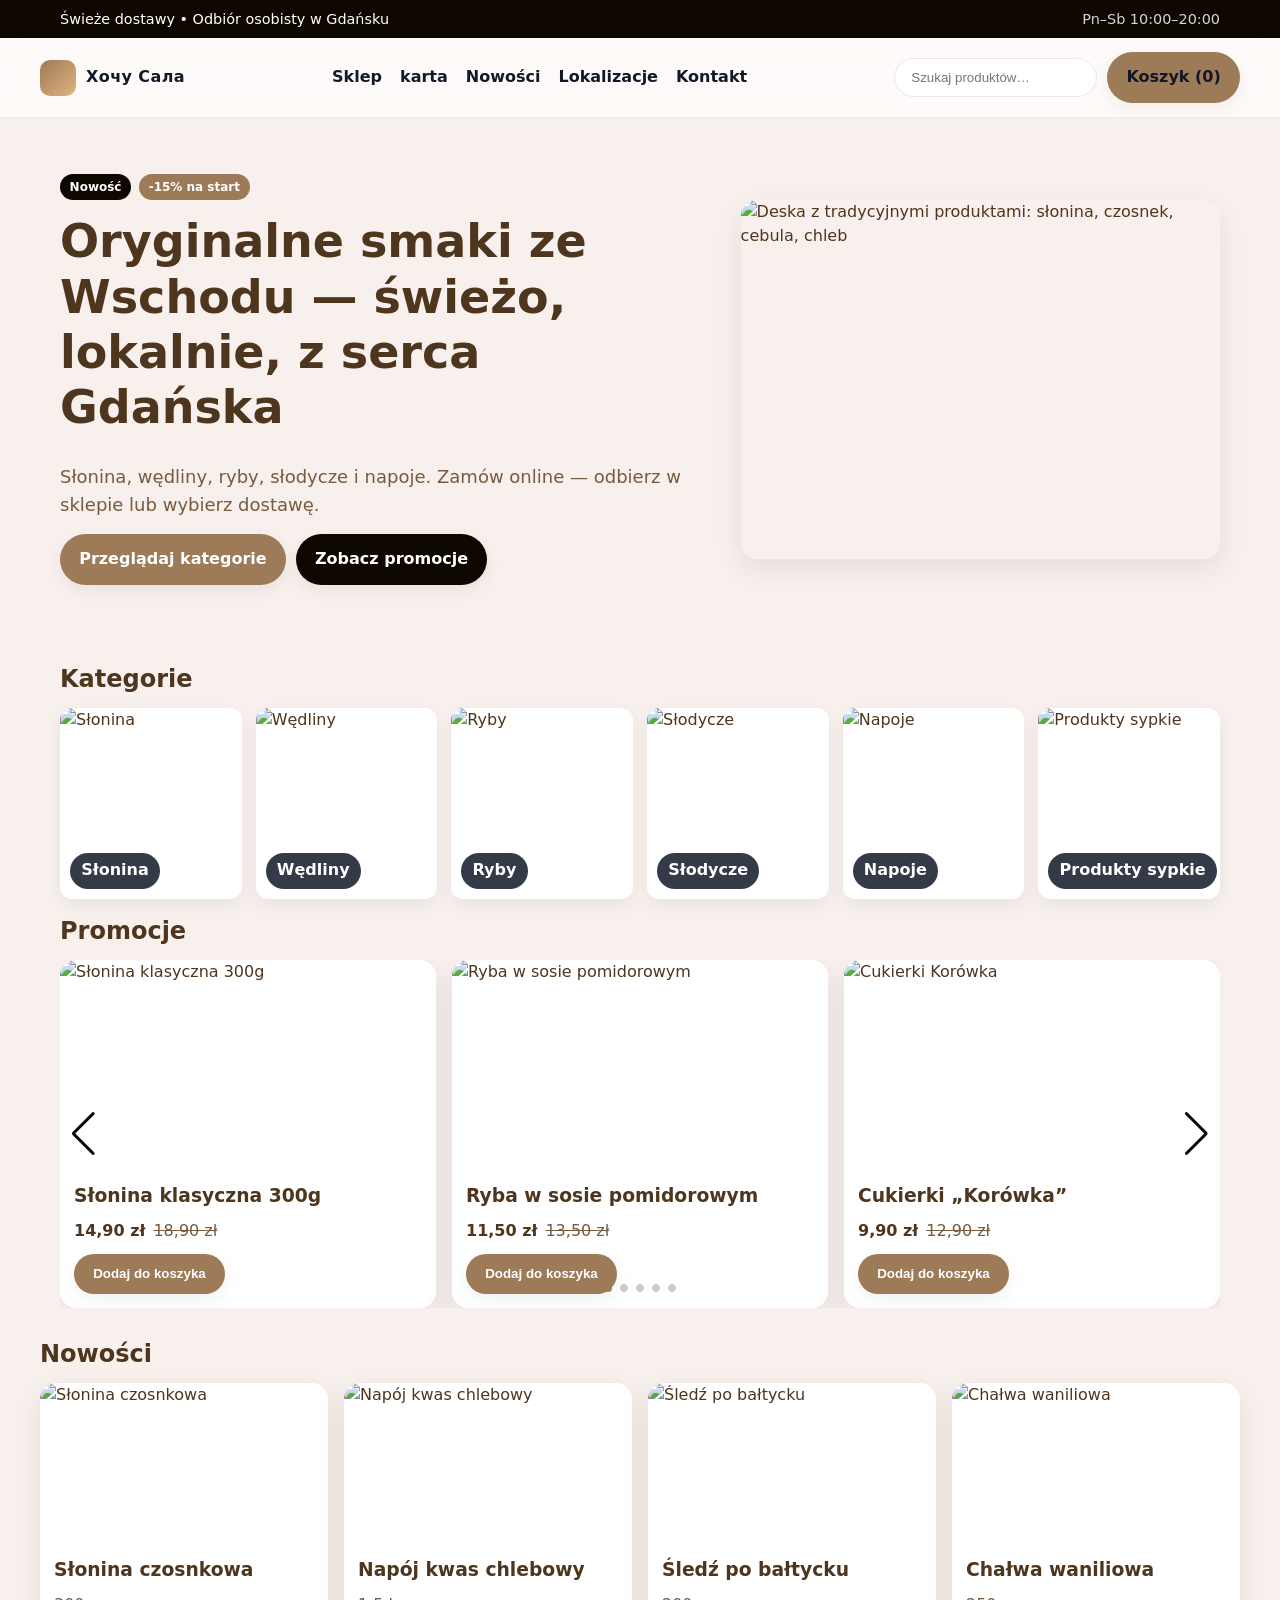
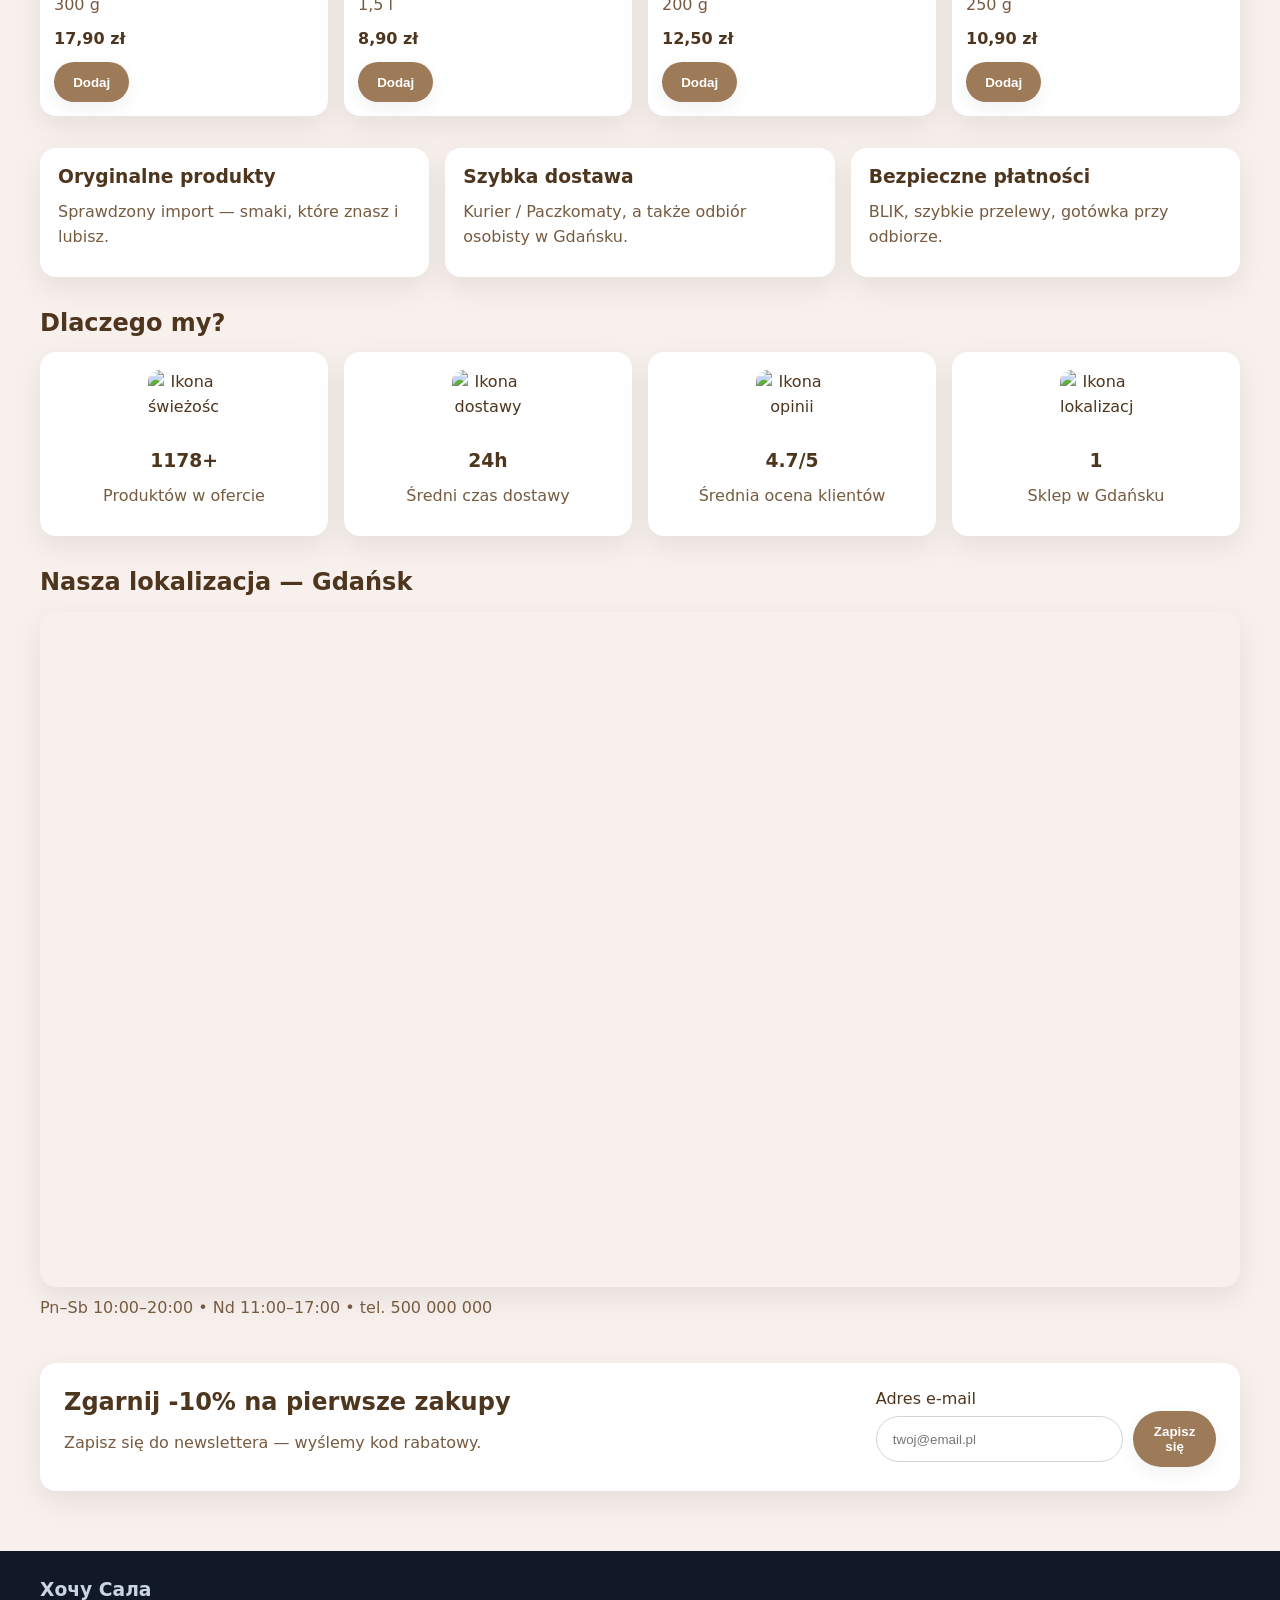
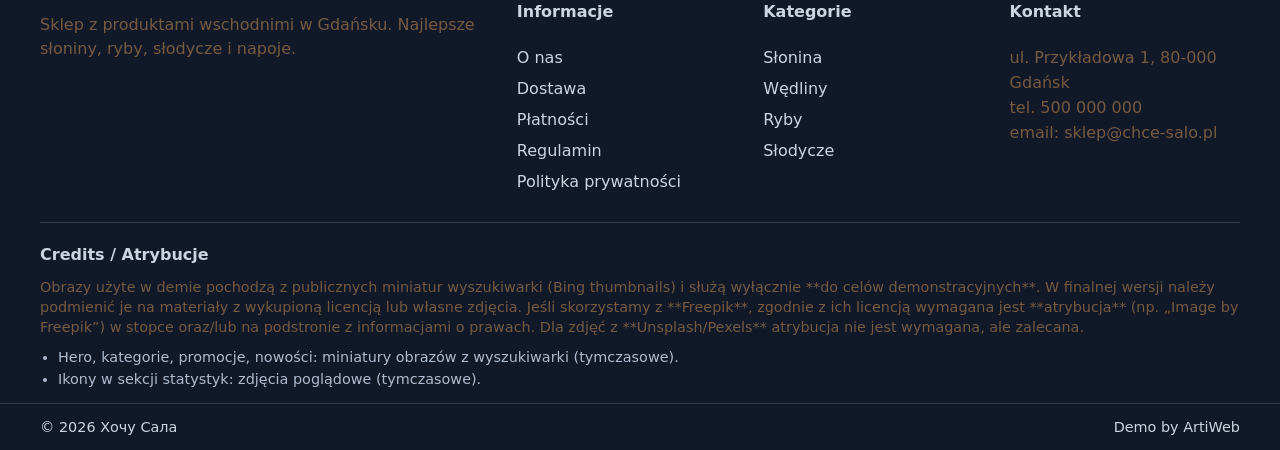
==== index.html @ 2daa7608 "first commit" ====
<!doctype html>
<html lang="pl">

<head>
  <meta charset="utf-8" />
  <meta name="viewport" content="width=device-width, initial-scale=1" />
  <title>Хочу Сала — Sklep z produktami wschodnimi (DEMO)</title>
  <meta name="description"
    content="DEMO strony głównej sklepu Хочу Сала — kategorie, promocje, nowości, lokalizacje, newsletter." />

  <!-- Swiper (CDN) -->
  <link rel="stylesheet" href="https://unpkg.com/swiper@9/swiper-bundle.min.css" />
  <link rel="stylesheet" href="./index.css">

</head>

<body class="theme-rustic">
  <a class="skip" href="#main"
    style="position:absolute;left:-9999px;top:auto;width:1px;height:1px;overflow:hidden">Pomiń do treści</a>

  <!-- Top bar -->
  <div class="topbar">
    <div class="container">
      <div>Świeże dostawy • Odbiór osobisty w Gdańsku</div>
      <div class="muted" style="color:#d1d5db">Pn–Sb 10:00–20:00</div>
    </div>
  </div>

  <!-- Header/Nav -->
  <header class="site">
    <div class="container nav" role="navigation" aria-label="Główna nawigacja">
      <a class="brand" href="/">
        <span class="logo" aria-hidden="true"></span>
        <span>Хочу Сала</span>
      </a>
      <nav aria-label="Menu">
        <ul>
          <li><a href="./sklep.html">Sklep</a></li>
          <li><a href="./karta.html">karta</a></li>
          <li><a href="#nowosci">Nowości</a></li>
          <li><a href="#lokalizacje">Lokalizacje</a></li>
          <li><a href="#kontakt">Kontakt</a></li>
        </ul>
      </nav>
      <div class="actions">
        <div class="search" role="search">

          <input id="q" type="search" placeholder="Szukaj produktów…" />
        </div>
        <a class="btn" href="#">Koszyk (0)</a>
      </div>
    </div>
  </header>

  <main id="main">
    <!-- Hero -->
    <section class="hero">
      <div class="container wrap">
        <div>
          <div class="tagline">
            <span class="badge">Nowość</span>
            <span class="badge" style="background: var(--color-primary)">-15% na start</span>
          </div>
          <h1>Oryginalne smaki ze Wschodu — świeżo, lokalnie, z serca Gdańska</h1>
          <p class="lead">Słonina, wędliny, ryby, słodycze i napoje. Zamów online — odbierz w sklepie lub wybierz
            dostawę.</p>
          <div style="display:flex;gap:10px;margin-top:16px">
            <a class="btn" href="#kategorie">Przeglądaj kategorie</a>
            <a class="btn secondary" href="#promocje">Zobacz promocje</a>
          </div>
        </div>
        <div class="media" aria-hidden="true">
          <!-- obraz hero (zewnętrzny) -->
          <img src="https://tse1.mm.bing.net/th/id/OIP.mExJshzyheHO22YQdxoDQwHaD2?pid=Api"
            alt="Deska z tradycyjnymi produktami: słonina, czosnek, cebula, chleb" />
        </div>
      </div>
    </section>

    <!-- Kategorie -->
    <section id="kategorie" class="cats">
      <div class="container">
        <h2>Kategorie</h2>
        <div class="grid" role="list">
          <article class="cat" role="listitem">
            <img data-img="cat_slonina" alt="Słonina" />
            <div class="label">Słonina</div>
          </article>
          <article class="cat" role="listitem">
            <img data-img="cat_wedliny" alt="Wędliny" />
            <div class="label">Wędliny</div>
          </article>
          <article class="cat" role="listitem">
            <img data-img="cat_ryby" alt="Ryby " />
            <div class="label">Ryby </div>
          </article>
          <article class="cat" role="listitem">
            <img data-img="cat_slodycze" alt="Słodycze" />
            <div class="label">Słodycze</div>
          </article>
          <article class="cat" role="listitem">
            <img data-img="cat_napoje" alt="Napoje" />
            <div class="label">Napoje</div>
          </article>
          <article class="cat" role="listitem">
            <img data-img="cat_sypkie" alt="Produkty sypkie" />
            <div class="label">Produkty sypkie</div>
          </article>
        </div>
      </div>
    </section>

    <!-- Promocje (Swiper) -->
    <section id="promocje" class="carousel">
      <div class="container">
        <h2>Promocje</h2>
        <div class="swiper" id="promo-swiper" aria-label="Karuzela promocji">
          <div class="swiper-wrapper">
            <div class="swiper-slide">
              <article class="card">
                <img class="img" data-img="prod_boczek" alt="Słonina klasyczna 300g" />
                <div class="body">
                  <h3>Słonina klasyczna 300g</h3>
                  <p><span class="price">14,90 zł</span><span class="old">18,90 zł</span></p>
                  <button class="btn">Dodaj do koszyka</button>
                </div>
              </article>
            </div>
            <div class="swiper-slide">
              <article class="card">
                <img class="img" data-img="prod_kielbasa" alt="Ryba w sosie pomidorowym" />
                <div class="body">
                  <h3>Ryba w sosie pomidorowym</h3>
                  <p><span class="price">11,50 zł</span><span class="old">13,50 zł</span></p>
                  <button class="btn">Dodaj do koszyka</button>
                </div>
              </article>
            </div>
            <div class="swiper-slide">
              <article class="card">
                <img class="img" data-img="prod_halva" alt="Cukierki Korówka" />
                <div class="body">
                  <h3>Cukierki „Korówka”</h3>
                  <p><span class="price">9,90 zł</span><span class="old">12,90 zł</span></p>
                  <button class="btn">Dodaj do koszyka</button>
                </div>
              </article>
            </div>
            <div class="swiper-slide">
              <article class="card">
                <img class="img" data-img="prod_kielbasa" alt="Ryba w sosie pomidorowym" />
                <div class="body">
                  <h3>Ryba w sosie pomidorowym</h3>
                  <p><span class="price">11,50 zł</span><span class="old">13,50 zł</span></p>
                  <button class="btn">Dodaj do koszyka</button>
                </div>
              </article>
            </div>
            <div class="swiper-slide">
              <article class="card">
                <img class="img" data-img="prod_boczek" alt="Słonina klasyczna 300g" />
                <div class="body">
                  <h3>Słonina klasyczna 300g</h3>
                  <p><span class="price">14,90 zł</span><span class="old">18,90 zł</span></p>
                  <button class="btn">Dodaj do koszyka</button>
                </div>
              </article>
            </div>
          </div>
          <div class="swiper-button-prev" aria-label="Poprzednie"></div>
          <div class="swiper-button-next" aria-label="Następne"></div>
          <div class="swiper-pagination"></div>
        </div>
      </div>
    </section>

    <!-- Nowości (siatka) -->
    <section id="nowosci" class="container" style="padding:8px 0 24px">
      <h2>Nowości</h2>
      <div class="grid4">
        <article class="card">
          <img class="img" src="https://tse2.mm.bing.net/th/id/OIP.3KkNzr1c8oUe8hYgL9pK2wHaE8?pid=Api"
            alt="Słonina czosnkowa" />
          <div class="body">
            <h3>Słonina czosnkowa</h3>
            <p class="muted">300 g</p>
            <p class="price">17,90 zł</p><button class="btn">Dodaj</button>
          </div>
        </article>
        <article class="card">
          <img class="img" src="https://tse3.mm.bing.net/th/id/OIP.Q1t8r5cK1m3bC9B6ZP7AkgHaE8?pid=Api"
            alt="Napój kwas chlebowy" />
          <div class="body">
            <h3>Napój kwas chlebowy</h3>
            <p class="muted">1,5 l</p>
            <p class="price">8,90 zł</p><button class="btn">Dodaj</button>
          </div>
        </article>
        <article class="card">
          <img class="img" src="https://tse1.mm.bing.net/th/id/OIP.h1k1rP8Wl2p3Y4Z5a6B7cQHaE8?pid=Api"
            alt="Śledź po bałtycku" />
          <div class="body">
            <h3>Śledź po bałtycku</h3>
            <p class="muted">200 g</p>
            <p class="price">12,50 zł</p><button class="btn">Dodaj</button>
          </div>
        </article>
        <article class="card">
          <img class="img" src="https://tse2.mm.bing.net/th/id/OIP.YkJm3Yp2b7lN2ZkUuHcQ8wHaE8?pid=Api"
            alt="Chałwa waniliowa" />
          <div class="body">
            <h3>Chałwa waniliowa</h3>
            <p class="muted">250 g</p>
            <p class="price">10,90 zł</p><button class="btn">Dodaj</button>
          </div>
        </article>
      </div>
    </section>

    <!-- USP -->
    <section class="container" style="padding:8px 0 24px">
      <div class="usps">
        <div class="surface usp">
          <h3>Oryginalne produkty</h3>
          <p class="muted">Sprawdzony import — smaki, które znasz i lubisz.</p>
        </div>
        <div class="surface usp">
          <h3>Szybka dostawa</h3>
          <p class="muted">Kurier / Paczkomaty, a także odbiór osobisty w Gdańsku.</p>
        </div>
        <div class="surface usp">
          <h3>Bezpieczne płatności</h3>
          <p class="muted">BLIK, szybkie przelewy, gotówka przy odbiorze.</p>
        </div>
      </div>
    </section>

    <!-- Statystyki / Licznik -->
    <section id="statystyki" class="container" style="padding:8px 0 24px">
      <h2>Dlaczego my?</h2>
      <div class="grid4">
        <article class="surface usp" style="text-align:center">
          <img class="img" src="https://tse2.mm.bing.net/th/id/OIP.gf4q2b8y6t3aQZzbV9u5SgHaE8?pid=Api"
            alt="Ikona świeżości"
            style="width:72px;margin:0 auto 8px;aspect-ratio:1/1;object-fit:cover;border-radius:12px" />
          <h3><span class="counter" data-target="1200">0</span>+</h3>
          <p class="muted">Produktów w ofercie</p>
        </article>
        <article class="surface usp" style="text-align:center">
          <img class="img" src="https://tse1.mm.bing.net/th/id/OIP.n0cZ-8XrO9m2aV8r1mZ5PwHaE7?pid=Api"
            alt="Ikona dostawy"
            style="width:72px;margin:0 auto 8px;aspect-ratio:1/1;object-fit:cover;border-radius:12px" />
          <h3><span class="counter" data-target="24">0</span>h</h3>
          <p class="muted">Średni czas dostawy</p>
        </article>
        <article class="surface usp" style="text-align:center">
          <img class="img" src="https://tse4.mm.bing.net/th/id/OIP._I3B3oHqfE7G8a7Yb7aZpgHaE8?pid=Api"
            alt="Ikona opinii"
            style="width:72px;margin:0 auto 8px;aspect-ratio:1/1;object-fit:cover;border-radius:12px" />
          <h3><span class="counter" data-target="4.8">0</span>/5</h3>
          <p class="muted">Średnia ocena klientów</p>
        </article>
        <article class="surface usp" style="text-align:center">
          <img class="img" src="https://tse2.mm.bing.net/th/id/OIP.Qb1Wwqv6m2b5v7R8g3k4lAHaE8?pid=Api"
            alt="Ikona lokalizacji"
            style="width:72px;margin:0 auto 8px;aspect-ratio:1/1;object-fit:cover;border-radius:12px" />
          <h3><span class="counter" data-target="1">0</span></h3>
          <p class="muted">Sklep w Gdańsku</p>
        </article>
      </div>
    </section>

    <!-- Lokalizacje -->
    <section id="lokalizacje" class="container locations" style="padding:8px 0 24px">
      <h2>Nasza lokalizacja — Gdańsk</h2>
      <div class="map">
        <!-- Google Maps iframe (przykładowy punkt w Gdańsku) -->
        <iframe title="Mapa sklepu Gdańsk"
          src="https://www.google.com/maps/embed?pb=!1m18!1m12!1m3!1d9324.9699971333!2d18.6466358!3d54.3520258!2m3!1f0!2f0!3f0!3m2!1i1024!2i768!4f13.1!3m3!1m2!1s0x46fd733b0df7e0af%3A0x3c1e0d6c1e0d1c4!2sGda%C5%84sk%20Old%20Town!5e0!3m2!1spl!2spl!4v1700000000000"
          width="100%" height="100%" style="border:0;" allowfullscreen="" loading="lazy"
          referrerpolicy="no-referrer-when-downgrade"></iframe>
      </div>
      <p class="muted" style="margin-top:.6rem">Pn–Sb 10:00–20:00 • Nd 11:00–17:00 • tel. 500 000 000</p>
    </section>

    <!-- Newsletter -->
    <section class="newsletter container" style="padding:8px 0 24px">
      <div class="surface box">
        <div>
          <h2>Zgarnij -10% na pierwsze zakupy</h2>
          <p class="muted">Zapisz się do newslettera — wyślemy kod rabatowy.</p>
        </div>
        <form aria-label="Formularz newsletter">
          <label class="skip" for="email">Adres e‑mail</label>
          <div style="display:flex;gap:10px;align-items:center">
            <input id="email" type="email" placeholder="twoj@email.pl" required />
            <button class="btn" type="submit">Zapisz się</button>
          </div>
        </form>
      </div>
    </section>
  </main>

  <!-- Footer -->
  <footer id="kontakt">

    <div class="container cols">
      <div>
        <h3 style="margin-top:0">Хочу Сала</h3>
        <p class="muted">Sklep z produktami wschodnimi w Gdańsku. Najlepsze słoniny, ryby, słodycze i napoje.</p>
      </div>
      <nav aria-label="Dodatkowe">
        <h4>Informacje</h4>
        <ul style="list-style:none;padding:0;margin:0;display:grid;gap:6px">
          <li><a href="#">O nas</a></li>
          <li><a href="#">Dostawa</a></li>
          <li><a href="#">Płatności</a></li>
          <li><a href="#">Regulamin</a></li>
          <li><a href="#">Polityka prywatności</a></li>
        </ul>
      </nav>
      <nav aria-label="Kategorie">
        <h4>Kategorie</h4>
        <ul style="list-style:none;padding:0;margin:0;display:grid;gap:6px">
          <li><a href="#kategorie">Słonina</a></li>
          <li><a href="#kategorie">Wędliny</a></li>
          <li><a href="#kategorie">Ryby</a></li>
          <li><a href="#kategorie">Słodycze</a></li>
        </ul>
      </nav>
      <div>
        <h4>Kontakt</h4>
        <p class="muted">ul. Przykładowa 1, 80-000 Gdańsk<br />tel. 500 000 000<br />email: sklep@chce-salo.pl</p>
      </div>
    </div>

    <!-- Credits / Atrybucje -->
    <div class="container" style="padding:12px 0;border-top:1px solid rgba(255,255,255,.15)">
      <h4 style="margin:8px 0 6px">Credits / Atrybucje</h4>
      <p class="muted" style="font-size:.9rem;line-height:1.4">
        Obrazy użyte w demie pochodzą z publicznych miniatur wyszukiwarki (Bing thumbnails) i służą wyłącznie **do
        celów demonstracyjnych**.
        W finalnej wersji należy podmienić je na materiały z wykupioną licencją lub własne zdjęcia.
        Jeśli skorzystamy z **Freepik**, zgodnie z ich licencją wymagana jest **atrybucja** (np. „Image by Freepik”) w
        stopce oraz/lub na podstronie z informacjami o prawach.
        Dla zdjęć z **Unsplash/Pexels** atrybucja nie jest wymagana, ale zalecana.
      </p>
      <ul style="margin:.4rem 0 0;padding-left:18px;font-size:.9rem;color:#aebbd0">
        <li>Hero, kategorie, promocje, nowości: miniatury obrazów z wyszukiwarki (tymczasowe).</li>
        <li>Ikony w sekcji statystyk: zdjęcia poglądowe (tymczasowe).</li>
      </ul>
    </div>

    <div style="border-top:1px solid rgba(255,255,255,.15)">
      <div class="container"
        style="display:flex;justify-content:space-between;align-items:center;padding:12px 0;font-size:.9rem">
        <span>© <span id="y"></span> Хочу Сала</span>
        <span>Demo by ArtiWeb</span>
      </div>
    </div>
  </footer>

  <!-- Swiper JS -->
  <script src="https://unpkg.com/swiper@9/swiper-bundle.min.js"></script>
  <script>
    // Rok w stopce
    document.getElementById('y').textContent = new Date().getFullYear();

    // Inicjalizacja Swiper dla sekcji Promocje
    const promoSwiper = new Swiper('#promo-swiper', {
      slidesPerView: 1.15,
      spaceBetween: 16,
      loop: true,
      navigation: { nextEl: '.swiper-button-next', prevEl: '.swiper-button-prev' },
      pagination: { el: '.swiper-pagination', clickable: true },
      breakpoints: {
        640: { slidesPerView: 1.3 },
        768: { slidesPerView: 2 },
        1024: { slidesPerView: 3 }
      }
    });
  </script>
  <script>
    // Rok w stopce
    document.getElementById('y').textContent = new Date().getFullYear();

    // Inicjalizacja Swiper (już w pliku)

    // Animacja liczników, gdy sekcja wejdzie w viewport
    (function () {
      const els = document.querySelectorAll('.counter');
      if (!('IntersectionObserver' in window)) {
        els.forEach(el => el.textContent = el.getAttribute('data-target'));
        return;
      }
      const ease = (t) => 1 - Math.pow(1 - t, 3);
      const animate = (el) => {
        const target = parseFloat(el.getAttribute('data-target'));
        const isFloat = !Number.isInteger(target);
        const start = performance.now();
        const dur = 1200;
        const step = (now) => {
          const p = Math.min(1, (now - start) / dur);
          const val = target * ease(p);
          el.textContent = isFloat ? val.toFixed(1) : Math.round(val);
          if (p < 1) requestAnimationFrame(step);
        };
        requestAnimationFrame(step);
      };
      const io = new IntersectionObserver((entries) => {
        entries.forEach(e => {
          if (e.isIntersecting) {
            animate(e.target);
            io.unobserve(e.target);
          }
        })
      }, { threshold: .6 });
      els.forEach(el => io.observe(el));
    })();
  </script>
  <script>
    const IMAGES = {
      // HERO
      hero1: "https://images.pexels.com/photos/1590773/pexels-photo-1590773.jpeg?auto=compress&cs=tinysrgb&w=1600",
      hero2: "https://images.pexels.com/photos/31012803/pexels-photo-31012803.jpeg?auto=compress&cs=tinysrgb&w=1600",
      hero3: "https://images.pexels.com/photos/19993434/pexels-photo-19993434.jpeg?auto=compress&cs=tinysrgb&w=1600",

      // Kategorie
      cat_slonina: "https://images.pexels.com/photos/1590773/pexels-photo-1590773.jpeg?auto=compress&cs=tinysrgb&w=1200",
      cat_wedliny: "https://images.pexels.com/photos/929137/pexels-photo-929137.jpeg?auto=compress&cs=tinysrgb&w=1200",
      cat_ryby: "https://images.pexels.com/photos/19993434/pexels-photo-19993434.jpeg?auto=compress&cs=tinysrgb&w=1200",
      cat_owoce_morza: "https://images.pexels.com/photos/4725624/pexels-photo-4725624.jpeg?auto=compress&cs=tinysrgb&w=1200",
      cat_slodycze: "https://images.pexels.com/photos/5420863/pexels-photo-5420863.jpeg?auto=compress&cs=tinysrgb&w=1200",
      cat_napoje: "https://images.pexels.com/photos/12111188/pexels-photo-12111188.jpeg?auto=compress&cs=tinysrgb&w=1200",
      cat_sypkie: "https://images.pexels.com/photos/8108170/pexels-photo-8108170.jpeg?auto=compress&cs=tinysrgb&w=1200",

      // Promocje/nowości (demo)
      prod_boczek: "https://images.pexels.com/photos/1590773/pexels-photo-1590773.jpeg?auto=compress&cs=tinysrgb&w=1200",
      prod_kielbasa: "https://images.pexels.com/photos/929137/pexels-photo-929137.jpeg?auto=compress&cs=tinysrgb&w=1200",
      prod_halva: "https://images.pexels.com/photos/27950069/pexels-photo-27950069.jpeg?auto=compress&cs=tinysrgb&w=1200",
      prod_napoje: "https://images.pexels.com/photos/12111188/pexels-photo-12111188.jpeg?auto=compress&cs=tinysrgb&w=1200",
      prod_herring: "https://images.pexels.com/photos/19993434/pexels-photo-19993434.jpeg?auto=compress&cs=tinysrgb&w=1200",
    };

    document.addEventListener("DOMContentLoaded", () => {
      document.querySelectorAll("img[data-img]").forEach(img => {
        const key = img.getAttribute("data-img");
        if (IMAGES[key]) img.src = IMAGES[key];
      });
    });
  </script>

</body>

</html>
---- index.css ----
/* =====================
       Design tokens (Default)
       ===================== */
:root {
  --color-bg: #f7f4ef;
  /* ivory */
  --color-surface: #ffffff;
  /* cards */
  --color-text: #1f2937;
  /* anthracite-ish */
  --color-muted: #6b7280;
  --color-primary: #b97a3c;
  /* copper */
  --color-primary-600: #a66e36;
  --color-primary-700: #8e5f2f;
  --color-secondary: #111827;
  /* antracyt */
  --color-secondary-600: #374151;
  --color-on-dark: #ffffff;
  --color-accent: #2f6b8e;

  --radius: 16px;
  --radius-sm: 12px;
  --shadow: 0 10px 30px rgba(0, 0, 0, 0.08);
  --shadow-sm: 0 6px 18px rgba(0, 0, 0, 0.06);
  --container: 1200px;
}

/* =====================
       Wariant A (Rustykalny) — aktywuj dodając class="theme-rustic" na <body>
       ===================== */
.theme-rustic {
  --color-bg: #f8f0ec;
  --color-surface: #ffffff;
  --color-text: #4e351e;
  --color-muted: #765b40;
  --color-primary: #9d7a58;
  --color-primary-600: #765b40;
  --color-primary-700: #4e351e;
  --color-secondary: #0e0700;
  --color-secondary-600: #2a1a0f;
  --color-on-dark: #ffffff;
  --color-accent: #b97a3c;
}

/* Reset/typografia skrócony */
*,
*::before,
*::after {
  box-sizing: border-box;
}

html,
body {
  height: 100%;
}

body {
  margin: 0;
  font: 16px/1.55 system-ui, -apple-system, Segoe UI, Roboto, Helvetica, Arial,
    sans-serif;
  color: var(--color-text);
  background: var(--color-bg);
}

img {
  max-width: 100%;
  aspect-ratio: 16/9;
  object-fit: cover;
  display: block;
  height: auto;
}

a {
  color: var(--color-accent);
  text-decoration: none;
}

a:hover {
  text-decoration: underline;
}

h1,
h2,
h3 {
  line-height: 1.2;
  margin: 0 0 0.6em;
}

p {
  margin: 0.6em 0;
}

/* Użyteczne */
.container {
  max-width: var(--container);
  margin-inline: auto;
  padding: 0 20px;
}

.btn {
  display: inline-flex;
  align-items: center;
  gap: 0.6rem;
  padding: 0.8rem 1.2rem;
  border-radius: 999px;
  background: var(--color-primary);
  color: var(--color-on-dark);
  border: 0;
  cursor: pointer;
  font-weight: 600;
  box-shadow: var(--shadow-sm);
}

.btn:hover {
  background: var(--color-primary-600);
}

.btn:focus-visible {
  outline: 2px solid rgba(0, 0, 0, 0.15);
  outline-offset: 2px;
}

.btn.secondary {
  background: var(--color-secondary);
  color: var(--color-on-dark);
}

.btn.secondary:hover {
  background: var(--color-secondary-600);
}

.badge {
  display: inline-block;
  font-size: 0.75rem;
  font-weight: 700;
  padding: 0.25rem 0.6rem;
  border-radius: 999px;
  background: var(--color-secondary);
  color: #fff;
}

.surface {
  background: var(--color-surface);
  border-radius: var(--radius);
  box-shadow: var(--shadow);
}

.muted {
  color: var(--color-muted);
}

/* Top bar / Header */
.topbar {
  background: var(--color-secondary);
  color: var(--color-on-dark);
}

.topbar .container {
  display: flex;
  gap: 16px;
  align-items: center;
  justify-content: space-between;
  padding: 0.5rem 20px;
  font-size: 0.9rem;
}

header.site {
  position: sticky;
  top: 0;
  background: rgba(255, 255, 255, 0.7);
  backdrop-filter: saturate(150%) blur(10px);
  z-index: 10;
  border-bottom: 1px solid rgba(0, 0, 0, 0.06);
}

.nav {
  display: flex;
  align-items: center;
  justify-content: space-between;
  gap: 16px;
  padding: 14px 0;
}

.brand {
  display: flex;
  align-items: center;
  gap: 10px;
  font-weight: 800;
  letter-spacing: 0.4px;
  color: inherit;
}

.brand .logo {
  inline-size: 36px;
  block-size: 36px;
  border-radius: 10px;
  background: linear-gradient(135deg, var(--color-primary), #e2b47f);
}

.nav ul {
  display: flex;
  gap: 18px;
  list-style: none;
  margin: 0;
  padding: 0;
}

.nav a {
  color: #111827;
  font-weight: 600;
}

.nav a:hover {
  color: var(--color-primary);
}

.nav .actions {
  display: flex;
  gap: 10px;
  align-items: center;
}

.search {
  position: relative;
  flex: 1;
  min-width: 180px;
}

.search input {
  width: 100%;
  padding: 0.7rem 1rem;
  border-radius: 999px;
  border: 1px solid #e5e7eb;
  background: #fff;
}

/* Hero */
.hero {
  padding: 56px 0;
}

.hero .wrap {
  display: grid;
  grid-template-columns: 1.15fr 0.85fr;
  gap: 32px;
  align-items: center;
}

.hero h1 {
  font-size: clamp(32px, 4vw, 46px);
}

.hero p.lead {
  font-size: 1.125rem;
  color: var(--color-muted);
}

.hero .media img {
  border-radius: var(--radius);
  box-shadow: var(--shadow);
  object-fit: cover;
  aspect-ratio: 4/3;
}

.tagline {
  display: flex;
  gap: 8px;
  flex-wrap: wrap;
  margin-bottom: 14px;
}

/* Kafle kategorii */
.cats {
  padding: 24px 0 10px;
}

.cats .grid {
  display: grid;
  grid-template-columns: repeat(6, 1fr);
  gap: 14px;
}

.cat {
  position: relative;
  overflow: hidden;
  border-radius: var(--radius-sm);
  background: #fff;
  box-shadow: var(--shadow-sm);
}

.cat img {
  aspect-ratio: 1/1.05;
  object-fit: cover;
  width: 100%;
}

.cat .label {
  position: absolute;
  left: 10px;
  bottom: 10px;
  background: rgba(17, 24, 39, 0.85);
  color: #fff;
  border-radius: 999px;
  padding: 0.35rem 0.7rem;
  font-weight: 700;
}

/* Karuzela (Swiper) */
.carousel {
  padding: 8px 0 24px;
}

.swiper {
  --swiper-navigation-color: var(--color-secondary);
  --swiper-pagination-color: var(--color-primary);
}

.swiper-slide .card,
.card {
  background: #fff;
  border-radius: var(--radius);
  box-shadow: var(--shadow);
  overflow: hidden;
}

.card .img {
  width: 100%;
  height: auto;
  display: block;
}

.card .body {
  padding: 14px;
}

.price {
  font-weight: 800;
}

.old {
  color: var(--color-muted);
  text-decoration: line-through;
  margin-left: 0.5rem;
}

/* Nowości – siatka */
.grid4 {
  display: grid;
  grid-template-columns: repeat(4, 1fr);
  gap: 16px;
}

/* USP */
.usps {
  display: grid;
  grid-template-columns: repeat(3, 1fr);
  gap: 16px;
}

.usp {
  padding: 18px;
}

/* Lokalizacje */
.locations .map {
  aspect-ratio: 16/9;
  border-radius: var(--radius);
  overflow: hidden;
  box-shadow: var(--shadow);
}

/* Newsletter */
.newsletter .box {
  display: grid;
  grid-template-columns: 1.4fr 0.6fr;
  gap: 18px;
  align-items: center;
  padding: 24px;
}

.newsletter input {
  width: 100%;
  padding: 0.9rem 1rem;
  border-radius: 999px;
  border: 1px solid #d1d5db;
}

/* Footer */
footer {
  margin-top: 36px;
  background: #111827;
  color: #cbd5e1;
}

footer .cols {
  display: grid;
  grid-template-columns: 2fr 1fr 1fr 1fr;
  gap: 16px;
  padding: 28px 0;
}

footer a {
  color: #cbd5e1;
}

/* Responsywność */
@media (max-width: 1024px) {
  .hero .wrap {
    grid-template-columns: 1fr;
  }

  .cats .grid {
    grid-template-columns: repeat(3, 1fr);
  }

  .grid4 {
    grid-template-columns: repeat(2, 1fr);
  }

  .usps {
    grid-template-columns: 1fr;
  }

  .newsletter .box {
    grid-template-columns: 1fr;
  }

  footer .cols {
    grid-template-columns: 1fr 1fr;
  }
}

@media (max-width: 560px) {
  .cats .grid {
    grid-template-columns: repeat(2, 1fr);
  }

  .grid4 {
    grid-template-columns: 1fr;
  }

  footer .cols {
    grid-template-columns: 1fr;
  }
}
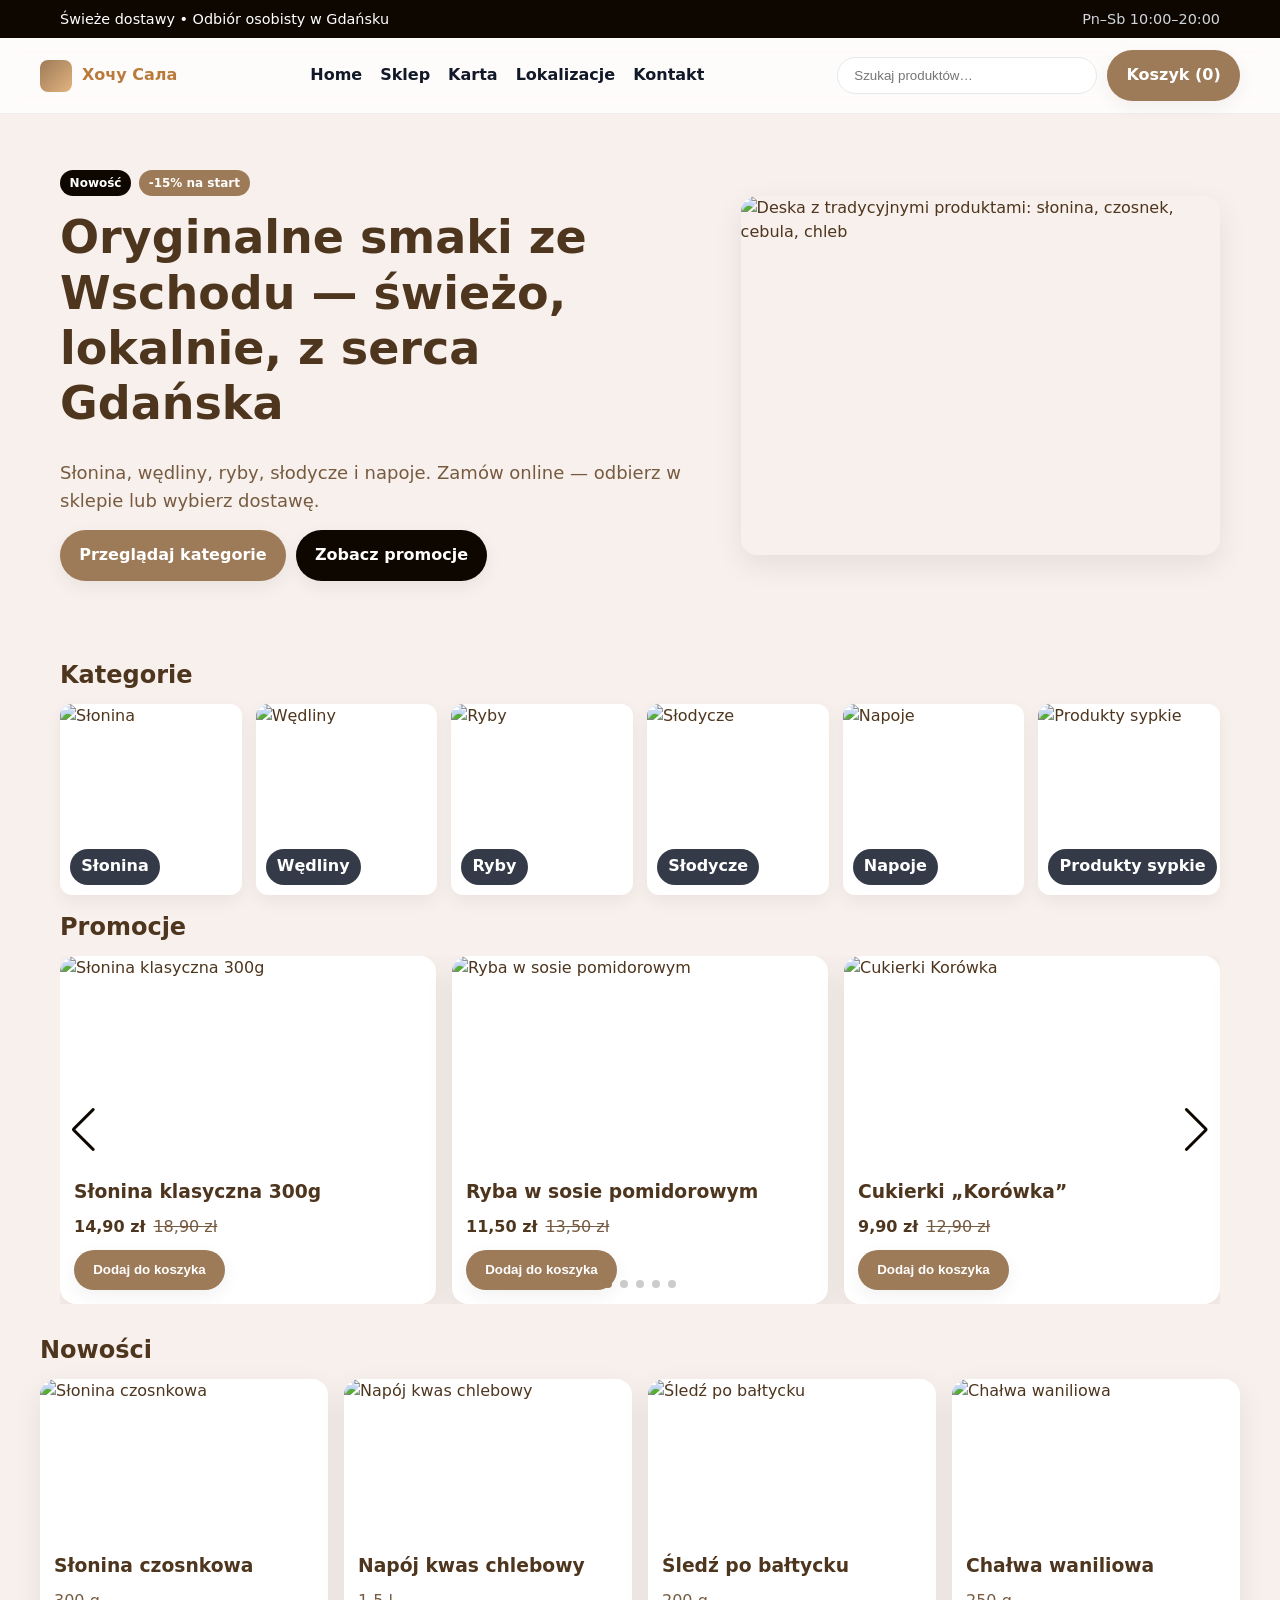
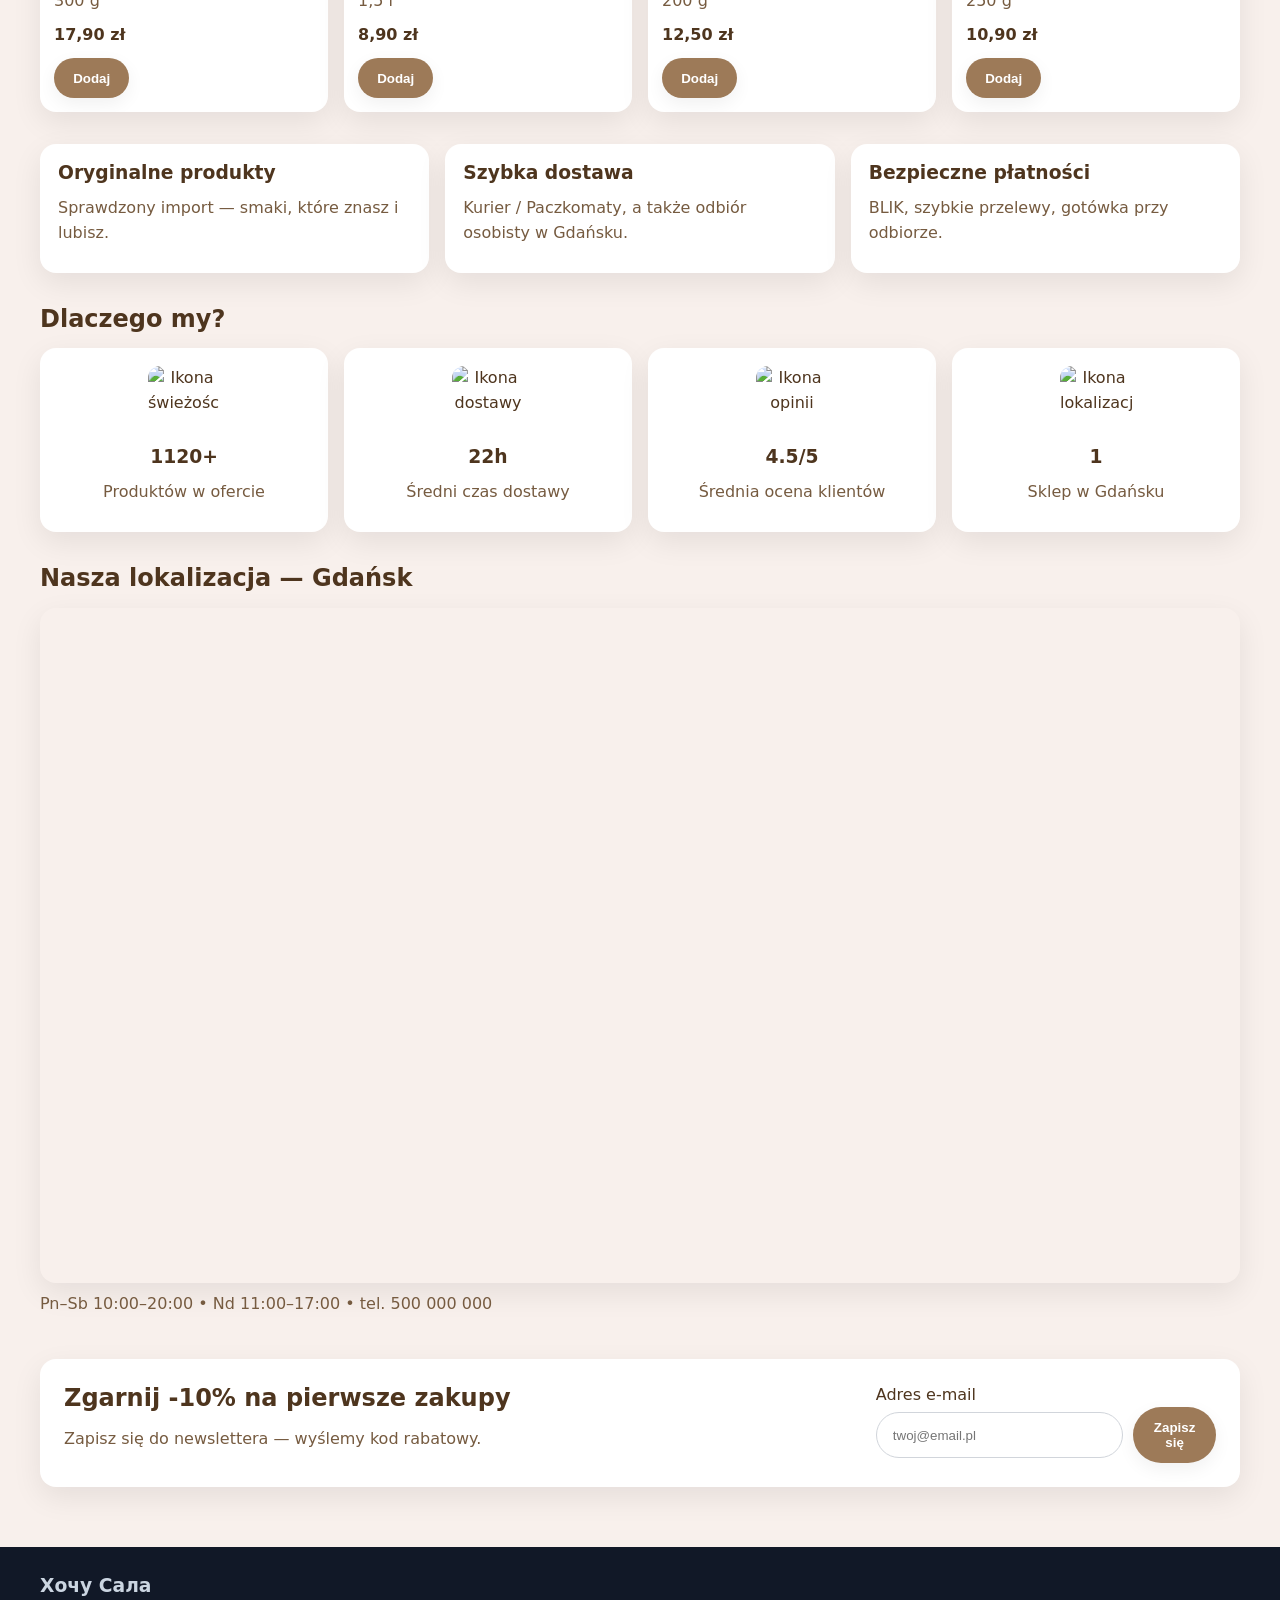
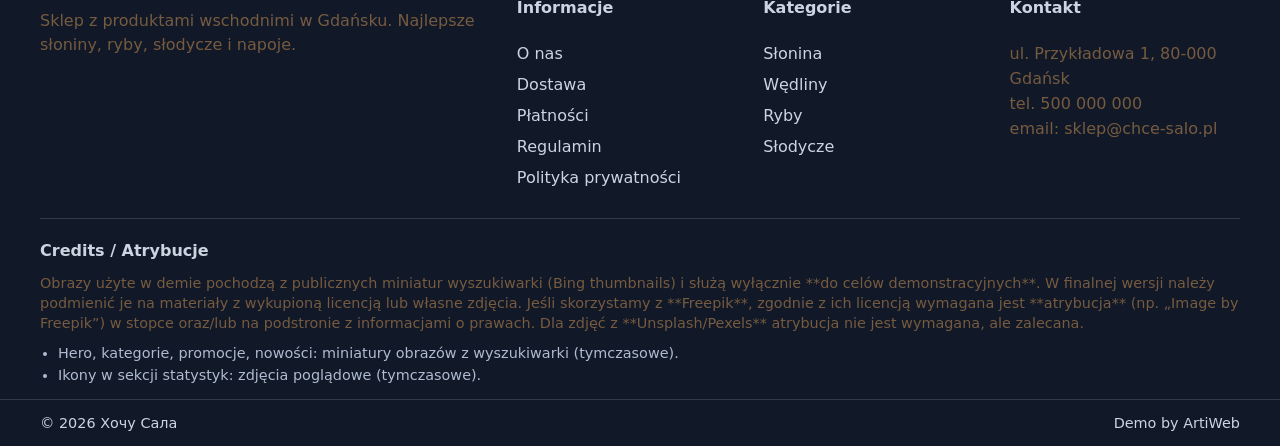
==== commit a7408101: "small fixes" ====
--- a/index.html
+++ b/index.html
@@ -25,32 +25,36 @@
       <div class="muted" style="color:#d1d5db">Pn–Sb 10:00–20:00</div>
     </div>
   </div>
-
-  <!-- Header/Nav -->
   <header class="site">
     <div class="container nav" role="navigation" aria-label="Główna nawigacja">
-      <a class="brand" href="/">
-        <span class="logo" aria-hidden="true"></span>
-        <span>Хочу Сала</span>
-      </a>
-      <nav aria-label="Menu">
-        <ul>
-          <li><a href="./sklep.html">Sklep</a></li>
-          <li><a href="./karta.html">karta</a></li>
-          <li><a href="#nowosci">Nowości</a></li>
-          <li><a href="#lokalizacje">Lokalizacje</a></li>
-          <li><a href="#kontakt">Kontakt</a></li>
-        </ul>
-      </nav>
+      <a class="brand" href="#"><span class="logo" aria-hidden="true"></span><span>Хочу Сала</span></a>
+      <ul class="links" aria-label="Menu">
+        <li><a href="/index.html">Home</a></li>
+        <li><a href="/sklep.html">Sklep</a></li>
+        <li><a href="/karta.html">Karta</a></li>
+        <li><a href="#">Lokalizacje</a></li>
+        <li><a href="#">Kontakt</a></li>
+      </ul>
       <div class="actions">
-        <div class="search" role="search">
-
-          <input id="q" type="search" placeholder="Szukaj produktów…" />
+        <div class="search" role="search"><input type="search" placeholder="Szukaj produktów…" aria-label="Szukaj">
         </div>
         <a class="btn" href="#">Koszyk (0)</a>
+        <button class="burger" id="burger" aria-label="Otwórz menu" aria-expanded="false"
+          aria-controls="mobileMenu"><span></span></button>
       </div>
     </div>
+    <nav id="mobileMenu" class="mobile" aria-hidden="true">
+      <div class="container">
+        <a href="/index.html">Home</a>
+        <a href="/sklep.html">Sklep</a>
+        <a href="/karta.html">karta</a>
+        <a href="#">Lokalizacje</a>
+        <a href="#">Kontakt</a>
+      </div>
+    </nav>
   </header>
+
+
 
   <main id="main">
     <!-- Hero -->
@@ -419,6 +423,16 @@
     })();
   </script>
   <script>
+    // Burger menu
+    const burger = document.getElementById('burger');
+    const mobile = document.getElementById('mobileMenu');
+    burger.addEventListener('click', () => {
+      const isOpen = mobile.classList.toggle('open');
+      burger.classList.toggle('active', isOpen);
+      burger.setAttribute('aria-expanded', String(isOpen));
+      mobile.setAttribute('aria-hidden', String(!isOpen));
+      document.body.classList.toggle('menu-open', isOpen);
+    });
     const IMAGES = {
       // HERO
       hero1: "https://images.pexels.com/photos/1590773/pexels-photo-1590773.jpeg?auto=compress&cs=tinysrgb&w=1600",
--- a/index.css
+++ b/index.css
@@ -165,7 +165,7 @@
   font-size: 0.9rem;
 }
 
-header.site {
+/* header.site {
   position: sticky;
   top: 0;
   background: rgba(255, 255, 255, 0.7);
@@ -233,8 +233,157 @@
   border-radius: 999px;
   border: 1px solid #e5e7eb;
   background: #fff;
-}
-
+} */
+header.site {
+  position: sticky;
+  top: 0;
+  z-index: 20;
+  background: rgba(255, 255, 255, 0.8);
+  backdrop-filter: saturate(150%) blur(8px);
+  border-bottom: 1px solid rgba(0, 0, 0, 0.06);
+}
+.nav {
+  display: flex;
+  justify-content: space-between;
+  align-items: center;
+  padding: 12px 0;
+  gap: 12px;
+}
+.brand {
+  display: flex;
+  align-items: center;
+  gap: 10px;
+  font-weight: 800;
+}
+.brand .logo {
+  inline-size: 32px;
+  block-size: 32px;
+  border-radius: 8px;
+  background: linear-gradient(135deg, var(--color-primary), #e2b47f);
+}
+.nav .links {
+  display: flex;
+  gap: 18px;
+  list-style: none;
+  margin: 0;
+  padding: 0;
+}
+.nav .links a {
+  color: #111827;
+  text-decoration: none;
+  font-weight: 600;
+}
+.nav .actions {
+  display: flex;
+  gap: 10px;
+  align-items: center;
+}
+.search {
+  position: relative;
+}
+.search input {
+  width: 260px;
+  max-width: 50vw;
+  padding: 0.6rem 1rem;
+  border-radius: 999px;
+  border: 1px solid #e5e7eb;
+}
+
+/* Burger */
+.burger {
+  display: none;
+  --w: 24px;
+  --h: 2px;
+  background: none;
+  border: 0;
+  cursor: pointer;
+  padding: 8px;
+}
+.burger span {
+  display: block;
+  width: var(--w);
+  height: var(--h);
+  background: #1f2937;
+  border-radius: 2px;
+  position: relative;
+}
+.burger span::before,
+.burger span::after {
+  content: "";
+  position: absolute;
+  left: 0;
+  width: var(--w);
+  height: var(--h);
+  background: #1f2937;
+  border-radius: 2px;
+  transition: transform 0.18s ease, opacity 0.18s ease;
+}
+.burger span::before {
+  top: -7px;
+}
+.burger span::after {
+  top: 7px;
+}
+
+/* Mobile menu panel */
+.mobile {
+  display: none;
+}
+@media (max-width: 960px) {
+  .search input {
+    width: 52vw;
+  }
+  .nav .links {
+    display: none;
+  }
+  .burger {
+    display: inline-block;
+  }
+  .mobile {
+    display: block;
+    position: fixed;
+    inset: 56px 0 auto 0;
+    background: #fff;
+    border-top: 1px solid #eee;
+    box-shadow: 0 12px 32px rgba(0, 0, 0, 0.12);
+    transform: translateY(-8px);
+    opacity: 0;
+    pointer-events: none;
+    transition: opacity 0.18s ease, transform 0.18s ease;
+  }
+  .mobile.open {
+    opacity: 1;
+    transform: translateY(0);
+    pointer-events: auto;
+  }
+  .mobile .container {
+    display: grid;
+    gap: 6px;
+    padding: 12px 20px 16px;
+  }
+  .mobile a {
+    padding: 0.7rem 0.8rem;
+    border-radius: 10px;
+    color: #111827;
+    text-decoration: none;
+    font-weight: 600;
+  }
+  .mobile a:hover {
+    background: #f3f4f6;
+  }
+  body.menu-open {
+    overflow: hidden;
+  }
+  .burger.active span {
+    background: transparent;
+  }
+  .burger.active span::before {
+    transform: translateY(7px) rotate(45deg);
+  }
+  .burger.active span::after {
+    transform: translateY(-7px) rotate(-45deg);
+  }
+}
 /* Hero */
 .hero {
   padding: 56px 0;
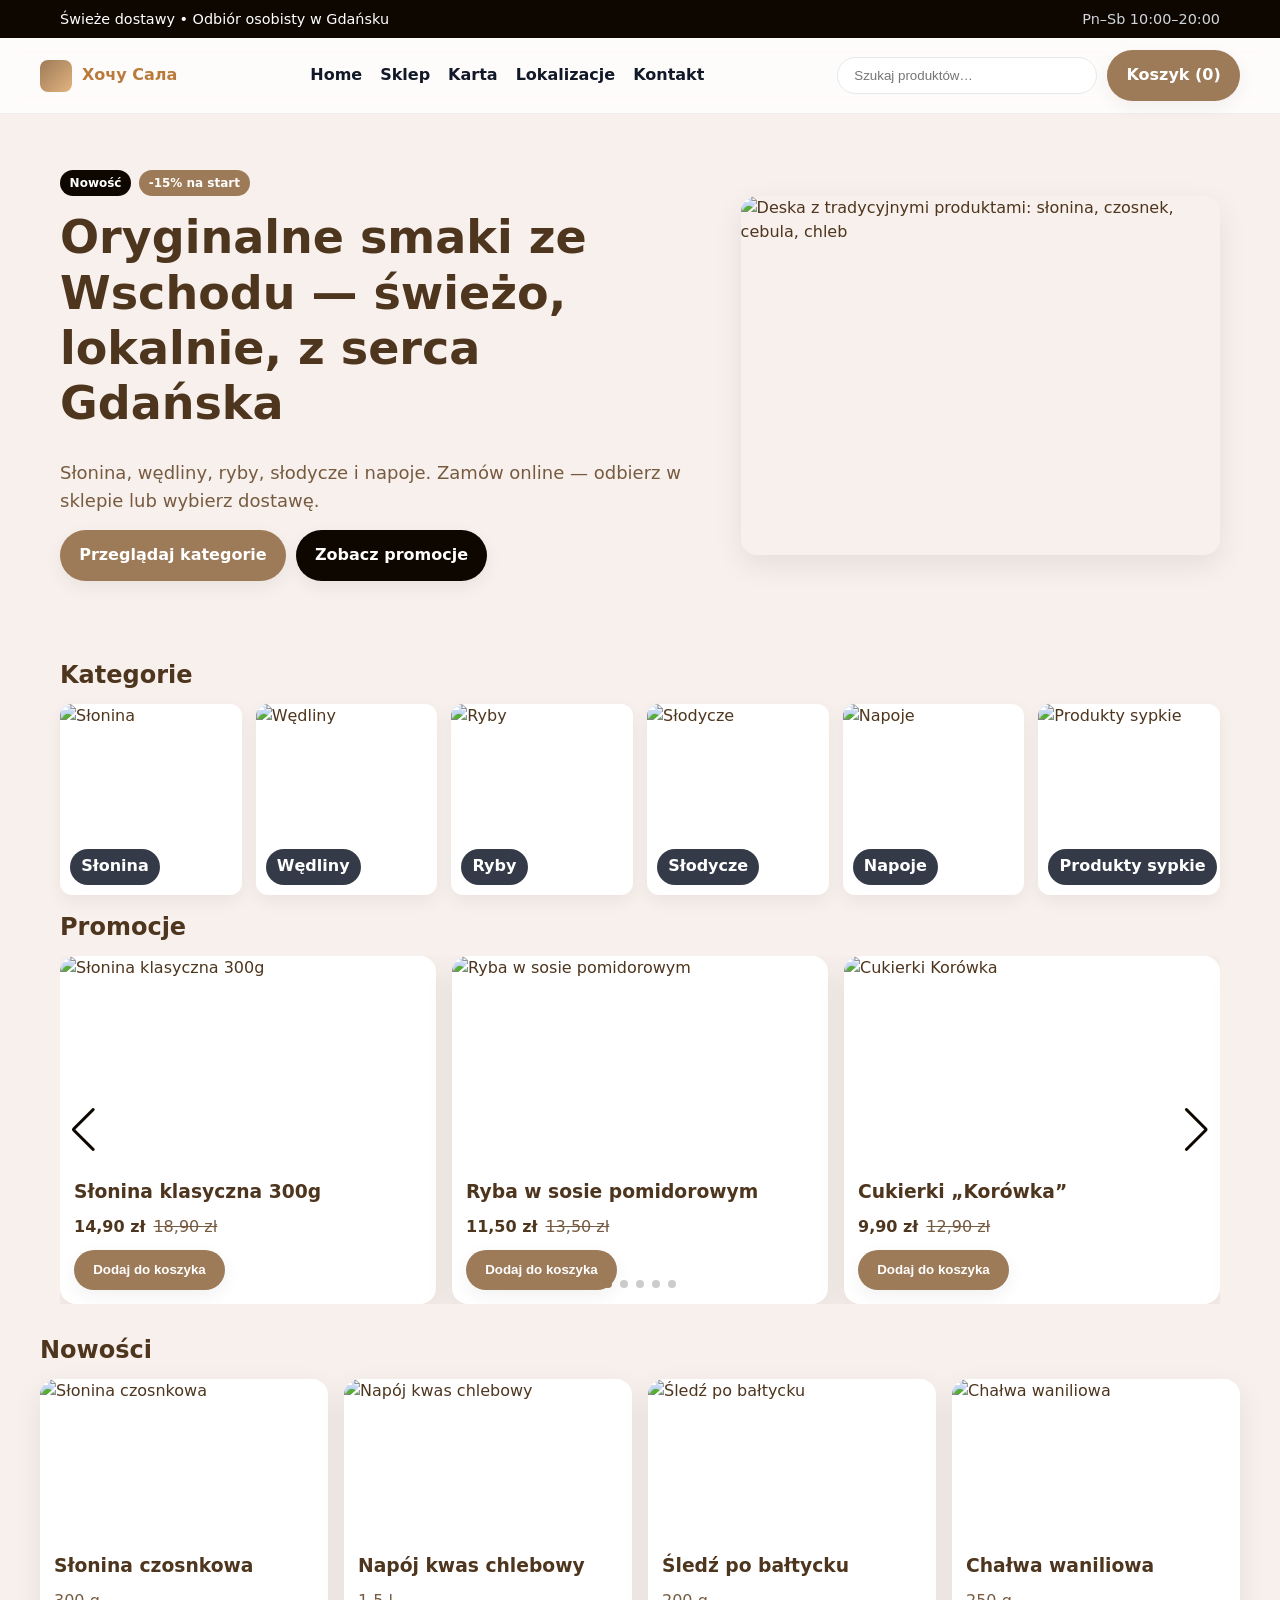
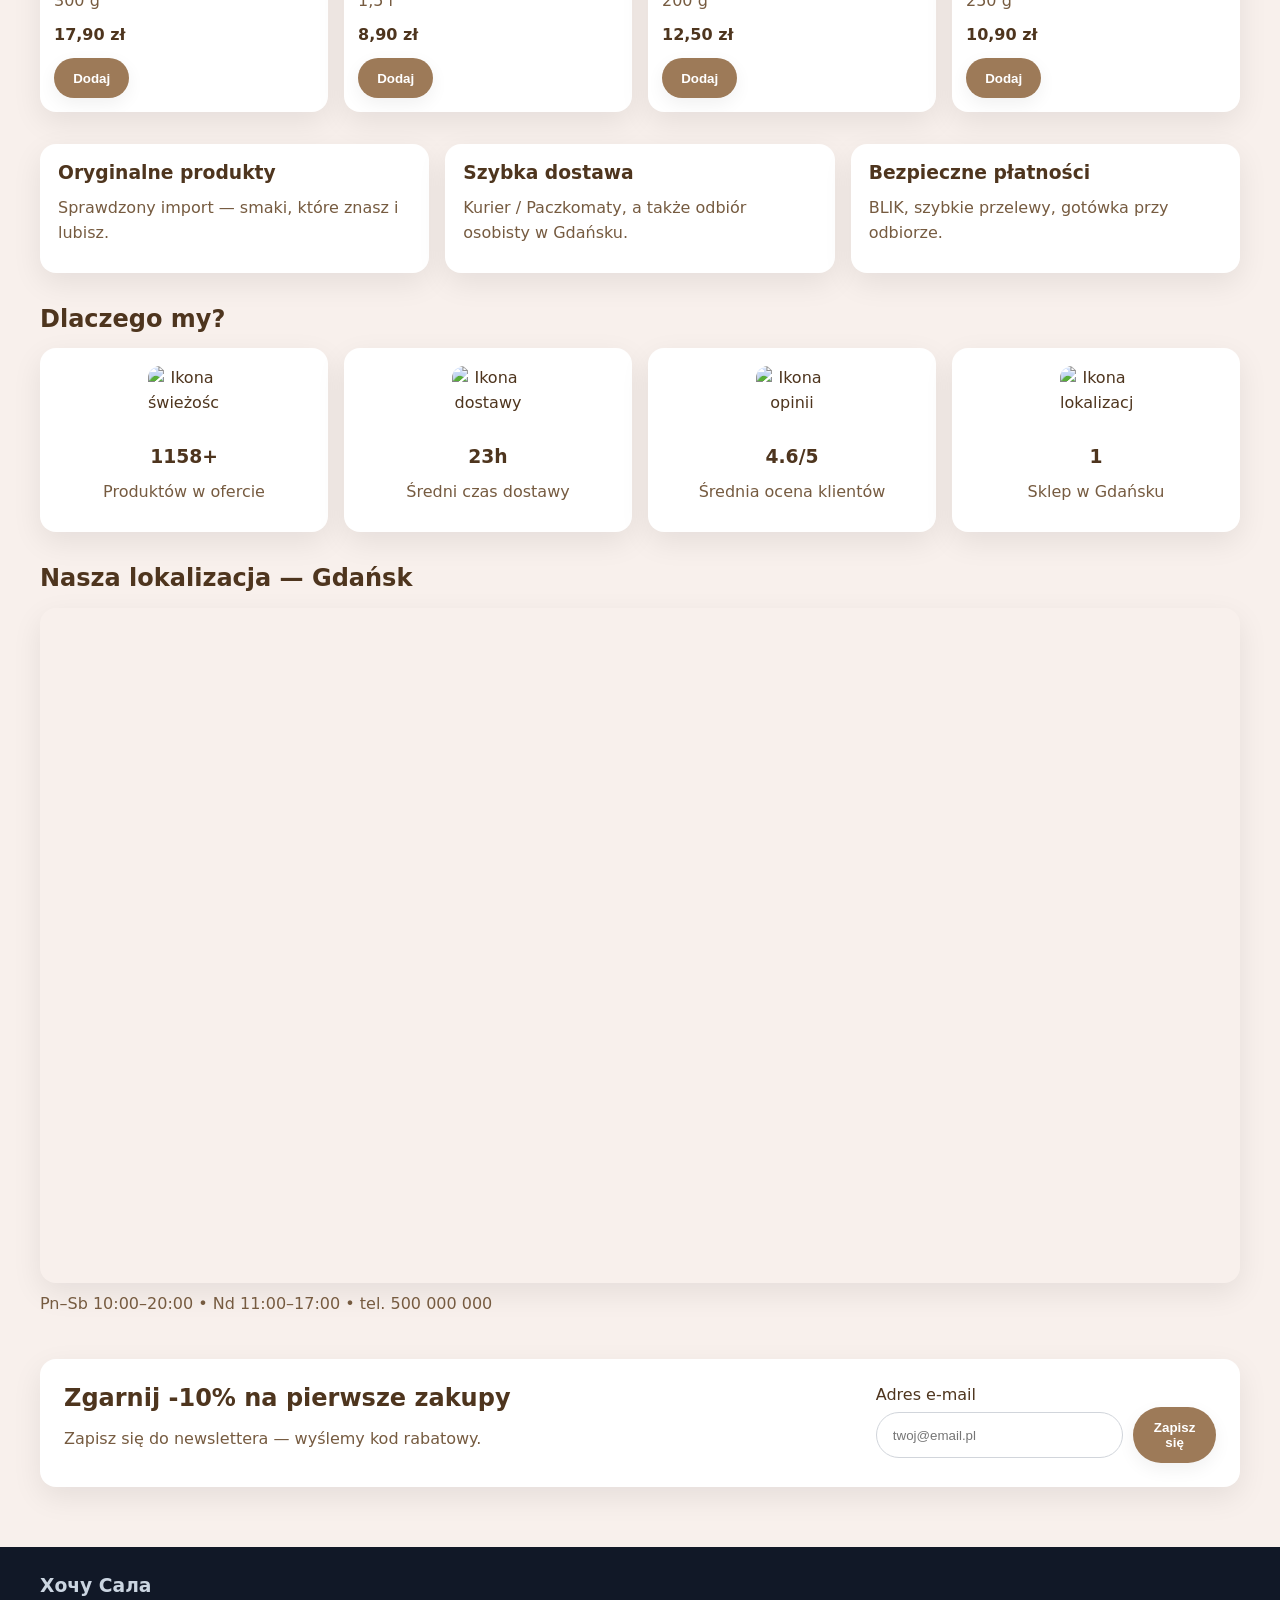
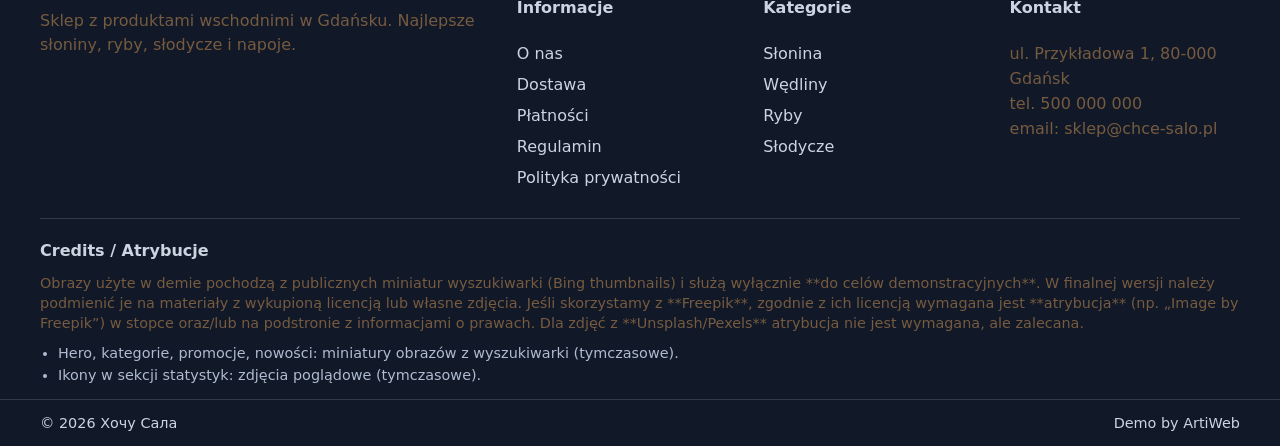
==== commit 7e72dad0: "href" ====
--- a/index.html
+++ b/index.html
@@ -27,11 +27,11 @@
   </div>
   <header class="site">
     <div class="container nav" role="navigation" aria-label="Główna nawigacja">
-      <a class="brand" href="#"><span class="logo" aria-hidden="true"></span><span>Хочу Сала</span></a>
+      <a class="brand" href="./index.html"><span class="logo" aria-hidden="true"></span><span>Хочу Сала</span></a>
       <ul class="links" aria-label="Menu">
-        <li><a href="/index.html">Home</a></li>
-        <li><a href="/sklep.html">Sklep</a></li>
-        <li><a href="/karta.html">Karta</a></li>
+        <li><a href="./index.html">Home</a></li>
+        <li><a href="./sklep.html">Sklep</a></li>
+        <li><a href="./karta.html">Karta</a></li>
         <li><a href="#">Lokalizacje</a></li>
         <li><a href="#">Kontakt</a></li>
       </ul>
@@ -45,9 +45,9 @@
     </div>
     <nav id="mobileMenu" class="mobile" aria-hidden="true">
       <div class="container">
-        <a href="/index.html">Home</a>
-        <a href="/sklep.html">Sklep</a>
-        <a href="/karta.html">karta</a>
+        <a href="./index.html">Home</a>
+        <a href="./sklep.html">Sklep</a>
+        <a href="./karta.html">karta</a>
         <a href="#">Lokalizacje</a>
         <a href="#">Kontakt</a>
       </div>
